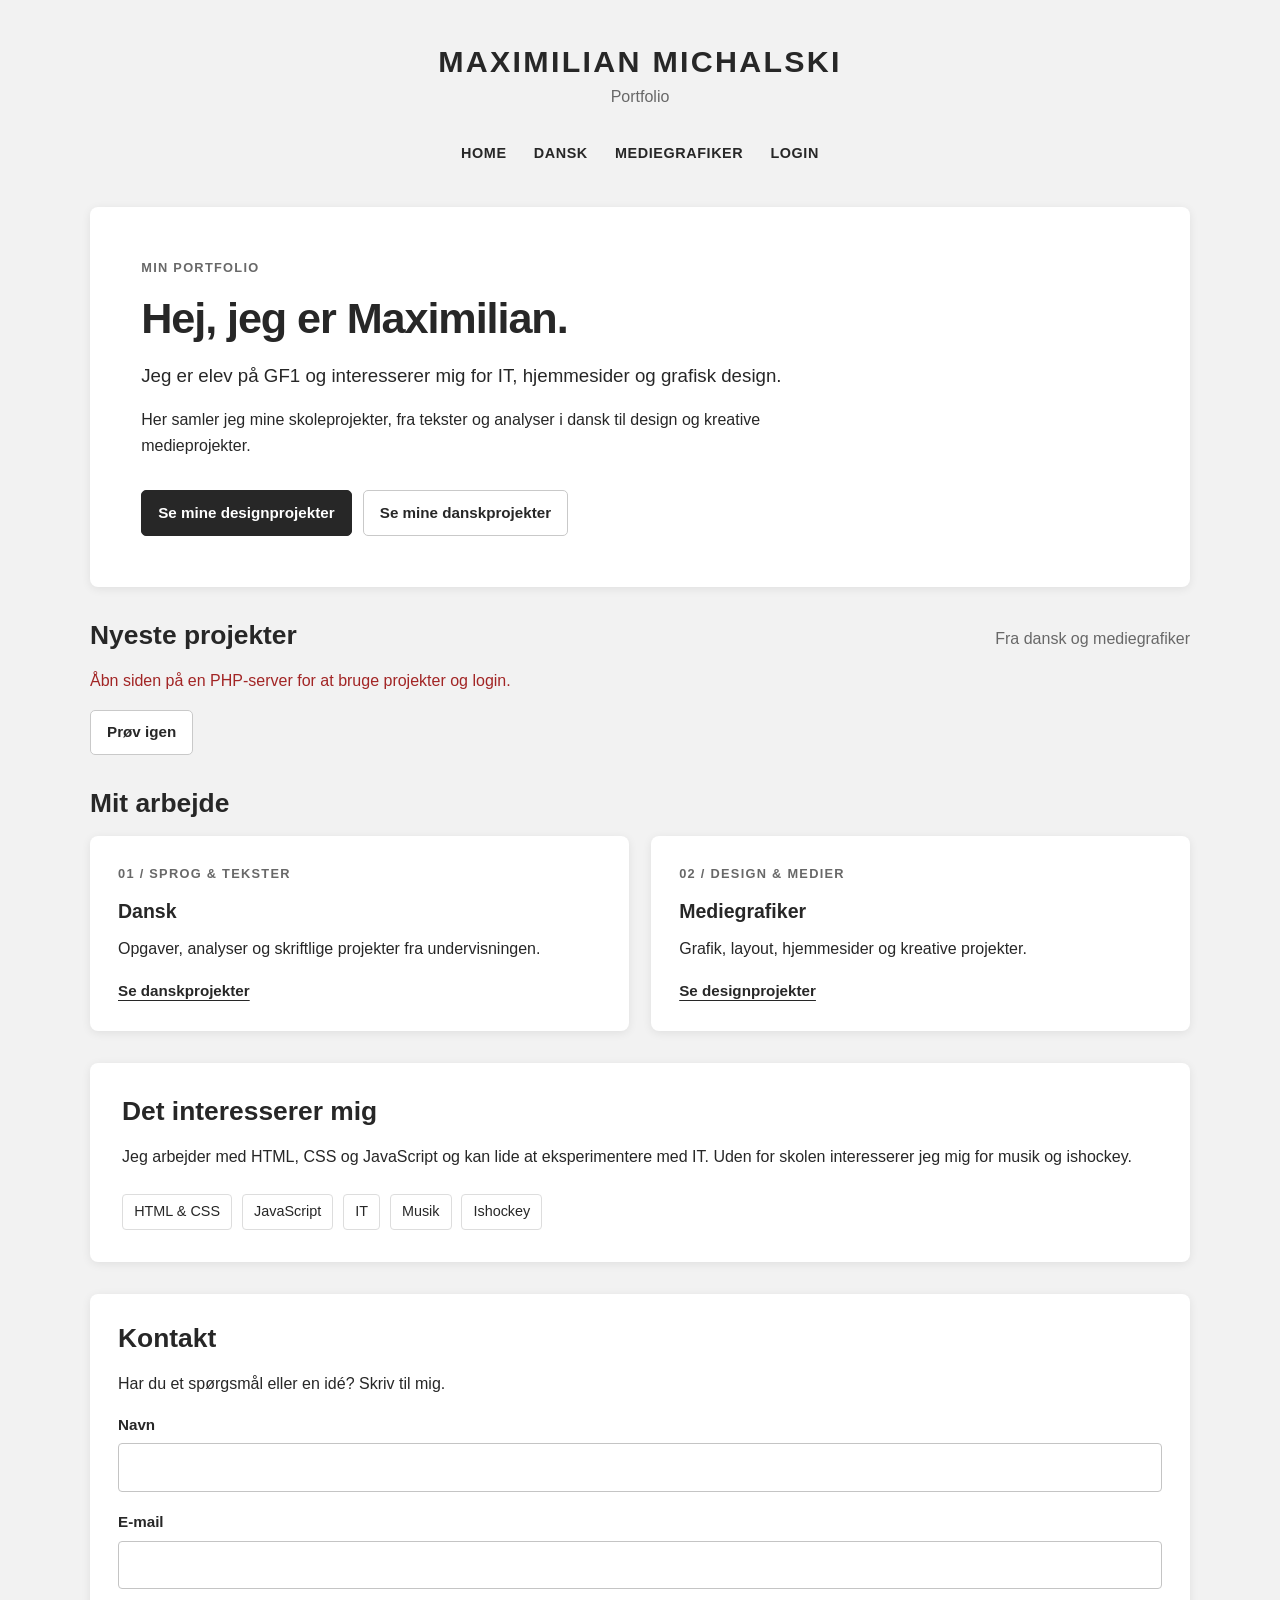
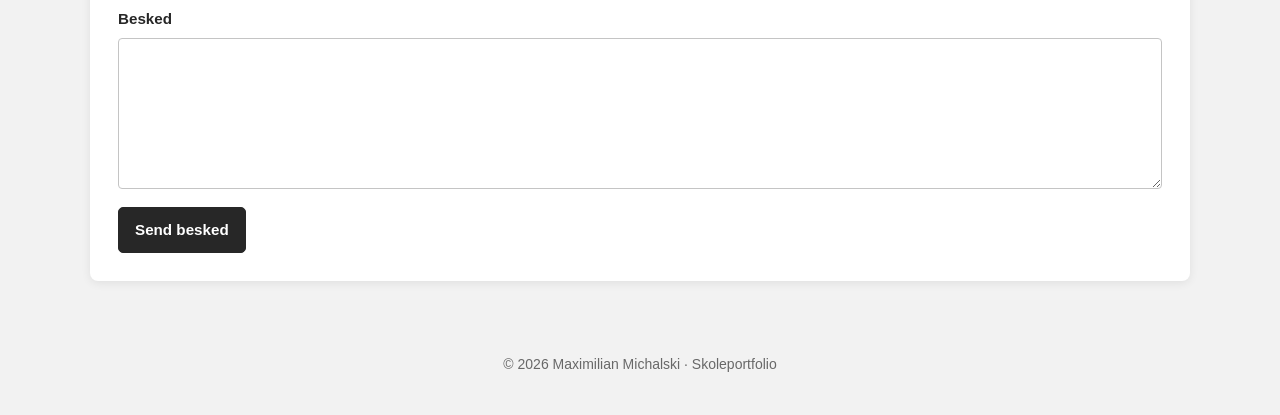
==== index.html @ b04c2f43 "Add files via upload" ====
<!DOCTYPE html>
<html lang="da">
    <head>
        <meta charset="utf-8">
        <meta name="viewport" content="width=device-width, initial-scale=1">
        <meta name="description" content="Maximilian Michalskis portfolio med projekter i dansk og mediegrafik.">
        <title>Home · Maximilian Michalski</title>
        <link rel="stylesheet" href="style.css">
        <script src="script.js?v=6" defer></script>
    </head>
    <body data-page="home">
        <a class="skip-link" href="#main">Spring til indhold</a>
        <header class="site-header">
            <h1>MAXIMILIAN MICHALSKI</h1>
            <p class="site-subtitle">Portfolio</p>
            <nav aria-label="Hovedmenu">
                <a href="index.html" data-page="home">HOME</a>
                <a href="dansk.html" data-page="dansk">DANSK</a>
                <a href="mediegrafiker.html" data-page="mediegrafiker">MEDIEGRAFIKER</a>
                <a href="login.html" data-auth-link>LOGIN</a>
                <button type="button" class="nav-logout" data-logout hidden>LOG UD</button>
            </nav>
        </header>
        <main id="main" class="container">
            <section class="card hero">
                <p class="eyebrow">MIN PORTFOLIO</p>
                <h2 data-edit="hero_title" data-label="Forside: overskrift">Hej, jeg er Maximilian.</h2>
                <p class="lead" data-edit="hero_lead" data-label="Forside: indledning">Jeg er elev på GF1 og interesserer mig for IT, hjemmesider og grafisk design.</p>
                <p data-edit="hero_text" data-label="Forside: tekst">Her samler jeg mine skoleprojekter, fra tekster og analyser i dansk til design og kreative medieprojekter.</p>
                <div class="actions">
                    <a class="button" href="mediegrafiker.html">Se mine designprojekter</a>
                    <a class="button button-secondary" href="dansk.html">Se mine danskprojekter</a>
                </div>
            </section>
            <section aria-labelledby="latest-heading">
                <div class="section-heading">
                    <h2 id="latest-heading">Nyeste projekter</h2>
                    <span class="muted">Fra dansk og mediegrafiker</span>
                </div>
                <p id="projects-status" class="status" role="status">Henter projekter…</p>
                <div id="posts" class="grid three-columns" data-latest="3">

                </div>
                <button class="button button-secondary" id="retry-posts" type="button" hidden>Prøv igen</button>
            </section>
            <section aria-labelledby="work-heading">
            <div class="section-heading">
                <h2 id="work-heading">Mit arbejde</h2>
            </div>
            <div class="grid two-columns">
                <article class="card">
                    <p class="eyebrow">01 / SPROG &amp; TEKSTER</p>
                    <h3>Dansk</h3>
                    <p>Opgaver, analyser og skriftlige projekter fra undervisningen.</p>
                    <a class="text-link" href="dansk.html">Se danskprojekter</a>
                </article>
                <article class="card">
                    <p class="eyebrow">02 / DESIGN &amp; MEDIER</p>
                    <h3>Mediegrafiker</h3>
                    <p>Grafik, layout, hjemmesider og kreative projekter.</p>
                    <a class="text-link" href="mediegrafiker.html">Se designprojekter</a>
                </article>
            </div>
            </section>
            <section class="card about">
                <h2 data-edit="about_title" data-label="Forside: overskrift om mig">Det interesserer mig</h2>
                <p data-edit="about_text" data-label="Forside: om mig">
                    Jeg arbejder med HTML, CSS og JavaScript og kan lide at eksperimentere
                    med IT. Uden for skolen interesserer jeg mig for musik og ishockey.
                </p>
                <ul class="skills" aria-label="Interesser og værktøjer">
                    <li>HTML &amp; CSS</li>
                    <li>JavaScript</li>
                    <li>IT</li>
                    <li>Musik</li>
                    <li>Ishockey</li>
                </ul>
            </section>
            <section class="card" aria-labelledby="contact-heading">
                <h2 id="contact-heading">Kontakt</h2>
                <p>Har du et spørgsmål eller en idé? Skriv til mig.</p>
                <p id="contact-status" class="status" role="status"></p>
                <form id="contact-form">
                    <label for="c-name">Navn</label>
                    <input id="c-name" name="name" maxlength="100" autocomplete="name" required>
                    <label for="c-email">E-mail</label>
                    <input id="c-email" name="email" type="email" maxlength="200" autocomplete="email" required>
                    <label for="c-text">Besked</label>
                    <textarea id="c-text" name="text" rows="5" maxlength="5000" required></textarea>
                    <div class="hp" aria-hidden="true"><label>Website <input name="website" tabindex="-1" autocomplete="off"></label></div>
                    <button class="button" type="submit">Send besked</button>
                </form>
            </section>
        </main>
        <footer class="site-footer">
            <p>© <span data-year>2026</span> Maximilian Michalski · Skoleportfolio</p>
        </footer>
        <noscript>
            <p class="noscript">Aktivér JavaScript for at vise projekter og bruge login.</p>
        </noscript>
    </body>
</html>
---- style.css ----
/* Based on the light card layout described for SpigrootDev/Website. */
:root {
    font-family: var(--font, Arial, Helvetica, sans-serif);
    color: var(--text);
    background: var(--bg);
    line-height: 1.6;
    font-size: 16px;
    --text: #272727;
    --bg: #f2f2f2;
    --card: #ffffff;
    --accent: #272727;
    --muted: color-mix(in srgb, var(--text) 68%, var(--bg));
    --border: color-mix(in srgb, var(--text) 20%, var(--bg));
    --shadow: 0 2px 10px rgba(0, 0, 0, .08)
}

* {
    box-sizing: border-box
}

body {
    margin: 0
}

a {
    color: inherit
}

button,
input,
textarea,
select {
    font: inherit
}

button,
a,
input,
textarea,
select {
    -webkit-tap-highlight-color: transparent
}

button {
    cursor: pointer
}

button:disabled {
    opacity: .55;
    cursor: wait
}

[hidden] {
    display: none !important
}

:focus-visible {
    outline: 3px solid #226bc1;
    outline-offset: 4px
}

h1,
h2,
h3,
p {
    margin-top: 0
}

h2 {
    font-size: 1.65rem;
    line-height: 1.25;
    margin-bottom: 1rem
}

h3 {
    font-size: 1.22rem;
    line-height: 1.35;
    margin-bottom: .75rem
}

p {
    margin-bottom: 1rem
}

p:last-child {
    margin-bottom: 0
}

.skip-link {
    position: absolute;
    left: 1rem;
    top: -100px;
    z-index: 10;
    background: var(--card);
    padding: .8rem
}

.skip-link:focus {
    top: 1rem
}

.site-header {
    text-align: center;
    padding: 2.6rem 1rem 1.8rem
}

.site-header h1 {
    font-size: 1.9rem;
    letter-spacing: .075em;
    line-height: 1.25;
    margin-bottom: .3rem
}

.site-subtitle {
    color: var(--muted);
    margin-bottom: 1.25rem
}

.site-header nav {
    display: flex;
    justify-content: center;
    flex-wrap: wrap;
    align-items: center;
    gap: .35rem 1.2rem;
    min-height: 3rem
}

.site-header nav a,
.nav-logout {
    font-size: .9rem;
    font-weight: 700;
    letter-spacing: .04em;
    text-decoration: none;
    padding: .65rem .25rem;
    display: inline-block;
    border: 0;
    background: none;
    color: var(--text);
    transition: transform .15s ease
}

.site-header nav a:hover,
.nav-logout:hover {
    transform: scale(1.08)
}

.site-header nav a[aria-current=page] {
    text-decoration: underline;
    text-underline-offset: .5rem;
    text-decoration-thickness: 2px
}

.container {
    width: min(1100px, calc(100% - 3rem));
    margin: 0 auto
}

.container>section,
.dashboard-grid {
    margin-bottom: 2rem
}

.card {
    background: var(--card);
    border-radius: 8px;
    padding: 1.75rem;
    box-shadow: var(--shadow)
}

.hero {
    padding: 3.2rem;
    min-height: 320px;
    display: flex;
    flex-direction: column;
    align-items: flex-start;
    justify-content: center
}

.hero h2 {
    font-size: 2.7rem;
    letter-spacing: -.025em
}

.hero p {
    max-width: 690px
}

.lead {
    font-size: 1.17rem
}

.eyebrow {
    font-size: .8rem;
    letter-spacing: .1em;
    font-weight: 700;
    color: var(--muted);
    margin-bottom: .8rem
}

.actions {
    display: flex;
    flex-wrap: wrap;
    gap: .7rem;
    align-items: center;
    margin-top: 1rem
}

.button {
    display: inline-flex;
    align-items: center;
    justify-content: center;
    gap: .5rem;
    border: 1px solid var(--accent);
    background: var(--accent);
    color: white;
    border-radius: 5px;
    padding: .65rem 1rem;
    min-height: 44px;
    font-size: .95rem;
    font-weight: 700;
    line-height: 1.5;
    text-decoration: none;
    transition: background .15s
}

.button:hover {
    filter: brightness(1.35)
}

.button-secondary {
    background: var(--card);
    color: var(--text);
    border-color: var(--border)
}

.button-secondary:hover {
    background: #f2f2f2
}

.button-danger {
    background: #a22525;
    border-color: #a22525
}

.button-danger:hover {
    background: #7d1c1c
}

.text-link {
    font-size: .95rem;
    font-weight: 700;
    text-underline-offset: .25rem
}

.text-link:hover {
    color: #555
}

.grid {
    display: grid;
    gap: 1.4rem
}

.three-columns {
    grid-template-columns: repeat(3, minmax(0, 1fr))
}

.two-columns {
    grid-template-columns: repeat(2, minmax(0, 1fr))
}

.section-heading {
    display: flex;
    align-items: baseline;
    justify-content: space-between;
    gap: 1rem;
    margin-bottom: 1rem
}

.section-heading h2 {
    margin: 0
}

.muted {
    color: var(--muted)
}

.small,
.field-help {
    font-size: .875rem
}

.skills {
    list-style: none;
    display: flex;
    flex-wrap: wrap;
    gap: .6rem;
    padding: 0;
    margin: 1.5rem 0 0
}

.skills li {
    border: 1px solid #ddd;
    border-radius: 4px;
    padding: .35rem .7rem;
    font-size: .9rem
}

.about {
    padding: 2rem
}

.page-intro {
    padding: 2rem 2.25rem
}

.page-intro h2 {
    font-size: 2rem
}

.site-footer {
    text-align: center;
    padding: 2.5rem 1rem;
    color: var(--muted);
    font-size: .875rem
}

.status:empty {
    display: none
}

.status {
    color: var(--muted);
    margin-bottom: 1rem
}

.status.error {
    color: #a22525
}

.status.success {
    color: #23643c
}

.empty-state {
    grid-column: 1/-1;
    background: var(--card);
    border: 1px dashed #c7c7c7;
    padding: 2rem;
    border-radius: 8px;
    color: var(--muted)
}

.project-card {
    display: flex;
    flex-direction: column;
    overflow: hidden;
    padding: 0;
    overflow-wrap: anywhere
}

.project-body {
    padding: 1.6rem;
    display: flex;
    flex-direction: column;
    flex: 1
}

.project-image {
    width: 100%;
    height: 190px;
    object-fit: cover;
    display: block;
    background: #e9e9e9
}

.project-meta {
    font-size: .85rem;
    color: var(--muted);
    display: flex;
    flex-wrap: wrap;
    gap: .5rem;
    align-items: center;
    margin-bottom: .75rem
}

.category-badge {
    font-size: .8rem;
    font-weight: 700;
    border: 1px solid #ddd;
    border-radius: 4px;
    padding: .12rem .4rem;
    color: #444
}

.project-description {
    white-space: pre-wrap
}

.project-card .actions {
    margin-top: auto;
    padding-top: 1rem
}

.file-meta {
    font-size: .8rem;
    color: var(--muted);
    margin-bottom: 1rem;
    overflow-wrap: anywhere
}

.login-card {
    max-width: 470px;
    margin: 1rem auto 3rem;
    padding: 2.2rem
}

form label {
    display: block;
    font-size: .95rem;
    font-weight: 700;
    margin-bottom: .4rem
}

form input:not([type=checkbox]):not([type=hidden]),
form textarea,
form select {
    display: block;
    width: 100%;
    border: 1px solid #c4c4c4;
    border-radius: 4px;
    background: var(--card);
    padding: .65rem .75rem;
    min-width: 0;
    margin-bottom: 1.15rem;
    color: var(--text)
}

form textarea {
    resize: vertical
}

form input[type=file] {
    font-size: .875rem;
    padding: .55rem;
    margin-bottom: .3rem
}

input::file-selector-button {
    border: 0;
    border-radius: 3px;
    padding: .5rem .65rem;
    margin-right: .7rem;
    cursor: pointer;
    background: #ededed;
    color: var(--text)
}

.field-help {
    color: var(--muted);
    margin-top: .25rem
}

.login-card .button {
    width: 100%
}

.login-card .small {
    margin-top: 1.25rem
}

.form-row {
    display: grid;
    grid-template-columns: 1fr 1fr;
    gap: 1rem
}

.dashboard-grid {
    display: grid;
    grid-template-columns: minmax(0, 1.1fr) minmax(0, 1fr);
    gap: 1.75rem;
    align-items: start
}

.dashboard-stats {
    display: flex;
    flex-wrap: wrap;
    gap: 1.5rem;
    color: var(--muted);
    margin-top: 1.25rem
}

.dashboard-stats strong {
    color: var(--text);
    font-size: 1.25rem
}

.manage-category {
    margin: 1.5rem 0 2rem
}

.manage-category-title {
    padding-bottom: .5rem;
    margin-bottom: 1rem;
    border-bottom: 1px solid var(--border)
}

.manage-posts {
    display: grid;
    gap: 1rem
}

.manage-post {
    overflow-wrap: anywhere
}

.manage-post h3 {
    margin-bottom: .5rem
}

.manage-post .actions {
    margin-top: 1rem
}

.manage-post .file-meta {
    margin-bottom: 0
}

.thumbnail-preview {
    width: 100%;
    height: 170px;
    object-fit: cover;
    border-radius: 4px;
    margin-bottom: 1rem
}

.checkbox-label {
    display: flex;
    gap: .65rem;
    align-items: center;
    font-weight: 400;
    font-size: .9rem;
    margin: 1rem 0
}

.checkbox-label input {
    width: 18px;
    height: 18px
}

.editor .small {
    margin-top: 1rem
}

dialog {
    border: 0;
    border-radius: 8px;
    padding: 2rem;
    width: min(500px, calc(100% - 2rem));
    box-shadow: 0 10px 40px rgba(0, 0, 0, .2)
}

dialog::backdrop {
    background: rgba(0, 0, 0, .4)
}

.noscript {
    padding: 1rem;
    text-align: center;
    color: #a22525
}

@media(max-width:850px) {
    .three-columns {
        grid-template-columns: repeat(2, minmax(0, 1fr))
    }

    .dashboard-grid {
        grid-template-columns: 1fr
    }

    .hero {
        padding: 2.25rem
    }

    .site-header h1 {
        font-size: 1.6rem
    }
}

@media(max-width:580px) {
    .container {
        width: calc(100% - 2rem)
    }

    .site-header {
        padding: 2rem .6rem 1.3rem
    }

    .site-header h1 {
        font-size: 1.35rem
    }

    .site-header nav {
        gap: .2rem .8rem
    }

    .site-header nav a,
    .nav-logout {
        font-size: .8rem
    }

    .three-columns,
    .two-columns {
        grid-template-columns: 1fr
    }

    .card {
        padding: 1.4rem
    }

    .project-card {
        padding: 0
    }

    .hero {
        min-height: auto;
        padding: 1.8rem 1.4rem
    }

    .hero h2 {
        font-size: 2rem
    }

    .lead {
        font-size: 1.05rem
    }

    .section-heading {
        flex-wrap: wrap;
        gap: .35rem
    }

    .form-row {
        grid-template-columns: 1fr;
        gap: 0
    }

    .actions {
        align-items: stretch
    }

    .actions .button {
        flex: 1 1 auto
    }

    .dashboard-stats {
        gap: .5rem 1.2rem
    }

    .project-image {
        height: 200px
    }

    .page-intro {
        padding: 1.6rem
    }

    .login-card {
        padding: 1.6rem
    }
}

@media(prefers-reduced-motion:reduce) {
    * {
        transition: none !important;
        scroll-behavior: auto !important
    }
}
/* Dashboard tabs, categories, inbox, statistics */
.tabs{display:flex;flex-wrap:wrap;gap:.6rem;margin-bottom:1.5rem}
.tabs [aria-pressed=true]{background:var(--accent);color:#fff;border-color:var(--accent)}
.cat-row{display:grid;grid-template-columns:minmax(0,1fr) 90px auto auto auto;gap:.6rem;align-items:center;margin-bottom:.8rem}
form.cat-row input:not([type=checkbox]):not([type=hidden]){margin-bottom:0}
.cat-row .checkbox-label{margin:0}
.unread{border-left:4px solid #226bc1}
.chart{display:flex;align-items:flex-end;gap:3px;height:140px;margin:1rem 0 1.5rem}
.chart span{flex:1;background:var(--accent);border-radius:2px 2px 0 0;min-height:2px}
@media(max-width:580px){.cat-row{grid-template-columns:1fr 1fr}}

.hp{position:absolute;left:-9999px;width:1px;height:1px;overflow:hidden}
.color-row{display:grid;grid-template-columns:repeat(auto-fit,minmax(130px,1fr));gap:1rem;margin-bottom:1.15rem}
.color-row input[type=color]{height:44px;padding:.2rem;cursor:pointer}
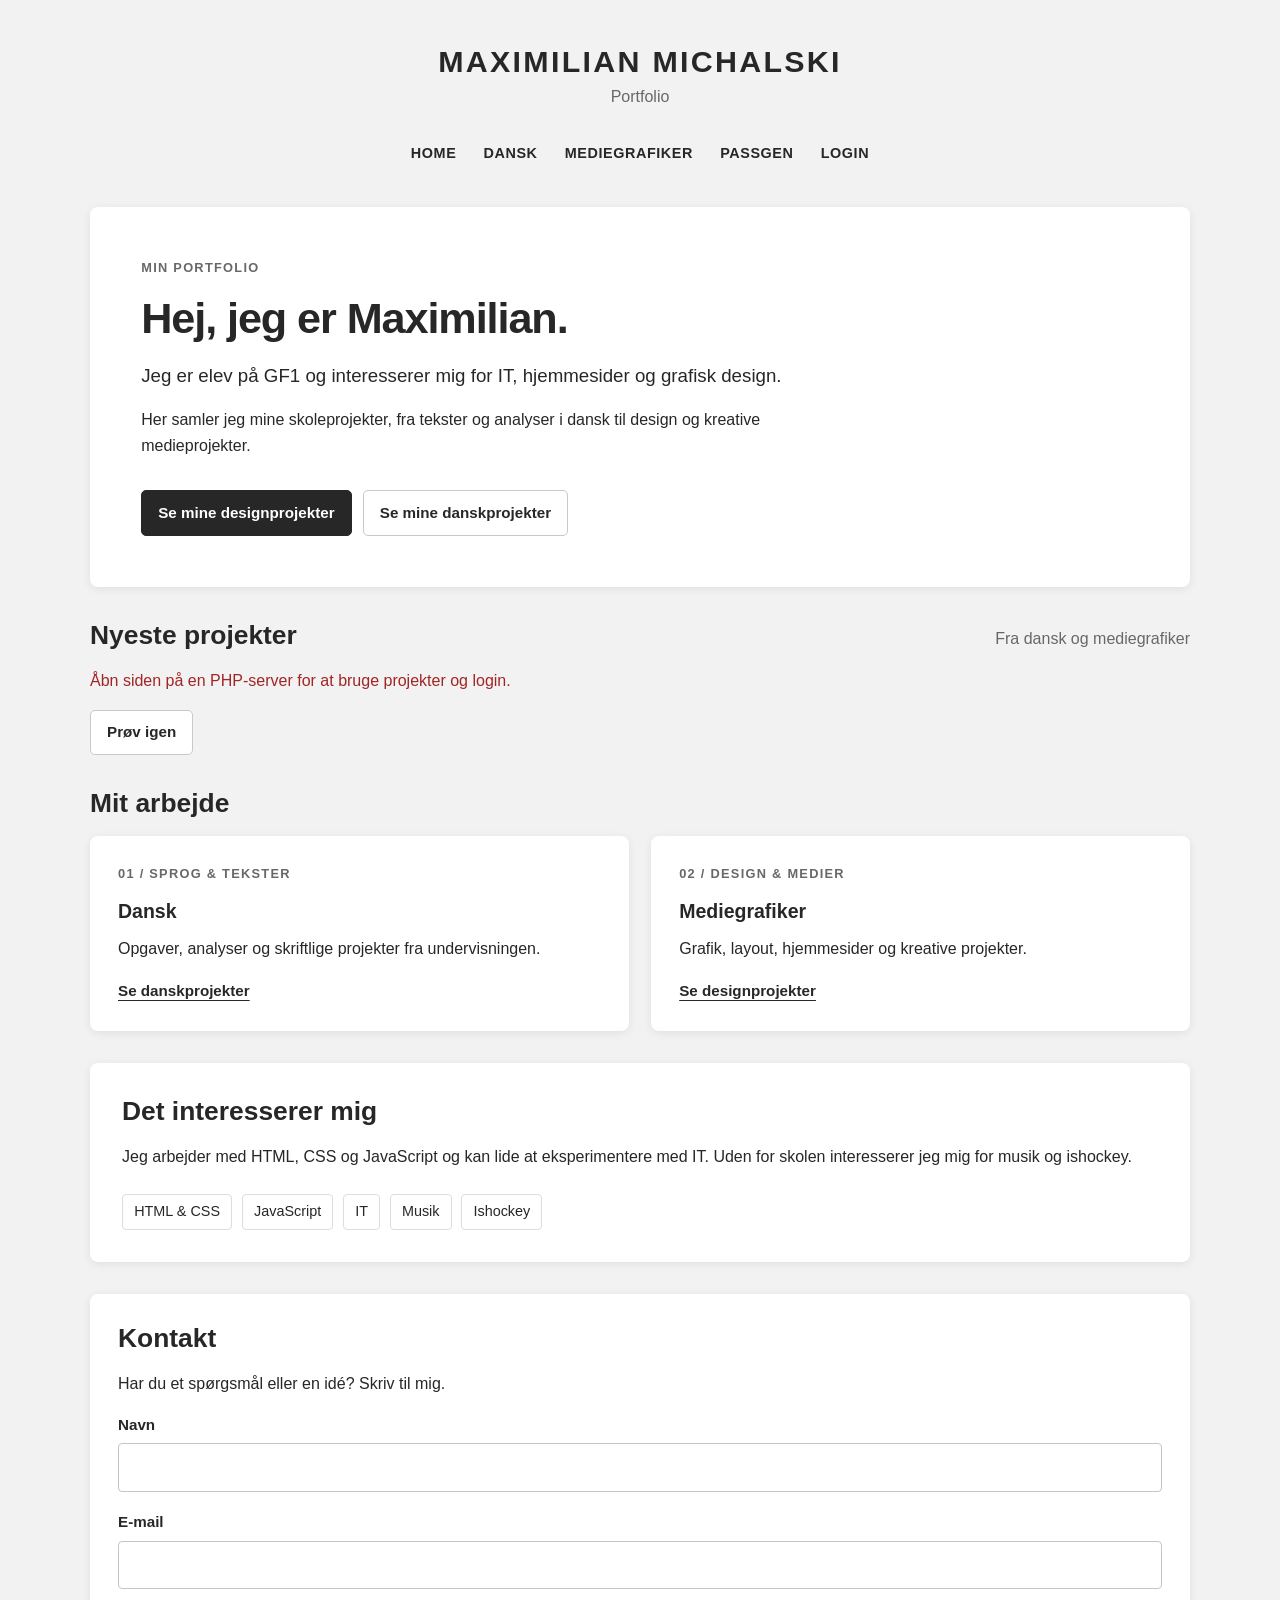
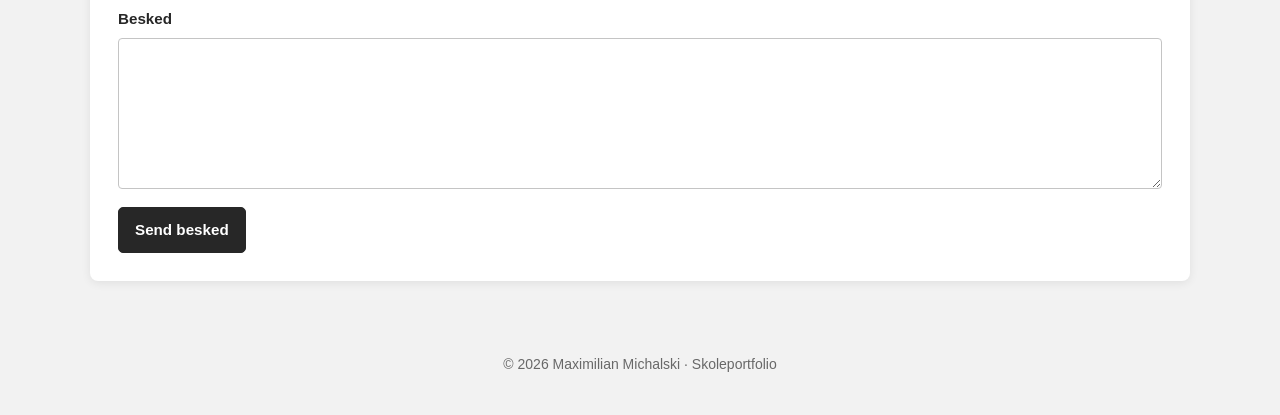
==== commit d412565a: "Add files via upload" ====
--- a/index.html
+++ b/index.html
@@ -6,7 +6,7 @@
         <meta name="description" content="Maximilian Michalskis portfolio med projekter i dansk og mediegrafik.">
         <title>Home · Maximilian Michalski</title>
         <link rel="stylesheet" href="style.css">
-        <script src="script.js?v=6" defer></script>
+        <script src="script.js?v=9" defer></script>
     </head>
     <body data-page="home">
         <a class="skip-link" href="#main">Spring til indhold</a>
@@ -17,6 +17,7 @@
                 <a href="index.html" data-page="home">HOME</a>
                 <a href="dansk.html" data-page="dansk">DANSK</a>
                 <a href="mediegrafiker.html" data-page="mediegrafiker">MEDIEGRAFIKER</a>
+                <a href="passgen.html" data-page="passgen">PASSGEN</a>
                 <a href="login.html" data-auth-link>LOGIN</a>
                 <button type="button" class="nav-logout" data-logout hidden>LOG UD</button>
             </nav>
--- a/style.css
+++ b/style.css
@@ -691,3 +691,101 @@
 .hp{position:absolute;left:-9999px;width:1px;height:1px;overflow:hidden}
 .color-row{display:grid;grid-template-columns:repeat(auto-fit,minmax(130px,1fr));gap:1rem;margin-bottom:1.15rem}
 .color-row input[type=color]{height:44px;padding:.2rem;cursor:pointer}
+
+
+.file-list {
+    list-style: none;
+    margin: 0 0 1rem;
+    padding: 0;
+    font-size: .9rem;
+    overflow-wrap: anywhere
+}
+
+.file-list li {
+    padding: .25rem 0
+}
+
+.upload-progress {
+    width: 100%;
+    height: .8rem;
+    margin-top: 1rem
+}
+
+
+.back-link {
+    font-weight: 700;
+    font-size: .9rem
+}
+
+.project-detail {
+    overflow-wrap: anywhere
+}
+
+.project-detail h2 {
+    font-size: 2rem;
+    margin-bottom: 1rem
+}
+
+.project-detail h3 {
+    margin: 2rem 0 .75rem
+}
+
+.project-cover {
+    width: 100%;
+    max-height: 420px;
+    object-fit: cover;
+    border-radius: 6px;
+    display: block;
+    margin: 0 0 1.25rem;
+    background: #e9e9e9
+}
+
+.project-gallery {
+    display: grid;
+    grid-template-columns: repeat(auto-fill, minmax(240px, 1fr));
+    gap: 1rem;
+    margin-top: 1.5rem
+}
+
+.project-gallery figure {
+    margin: 0
+}
+
+.project-gallery img {
+    width: 100%;
+    height: auto;
+    border-radius: 6px;
+    display: block;
+    background: #e9e9e9
+}
+
+.project-gallery figcaption {
+    font-size: .8rem;
+    margin-top: .3rem
+}
+
+.file-rows {
+    list-style: none;
+    margin: 0;
+    padding: 0
+}
+
+.file-row {
+    display: flex;
+    flex-wrap: wrap;
+    align-items: center;
+    justify-content: space-between;
+    gap: .6rem 1rem;
+    padding: .75rem 0;
+    border-top: 1px solid color-mix(in srgb, var(--text) 15%, var(--card))
+}
+
+.file-row-info {
+    display: flex;
+    flex-direction: column;
+    gap: .1rem
+}
+
+.file-row .actions {
+    margin: 0
+}
